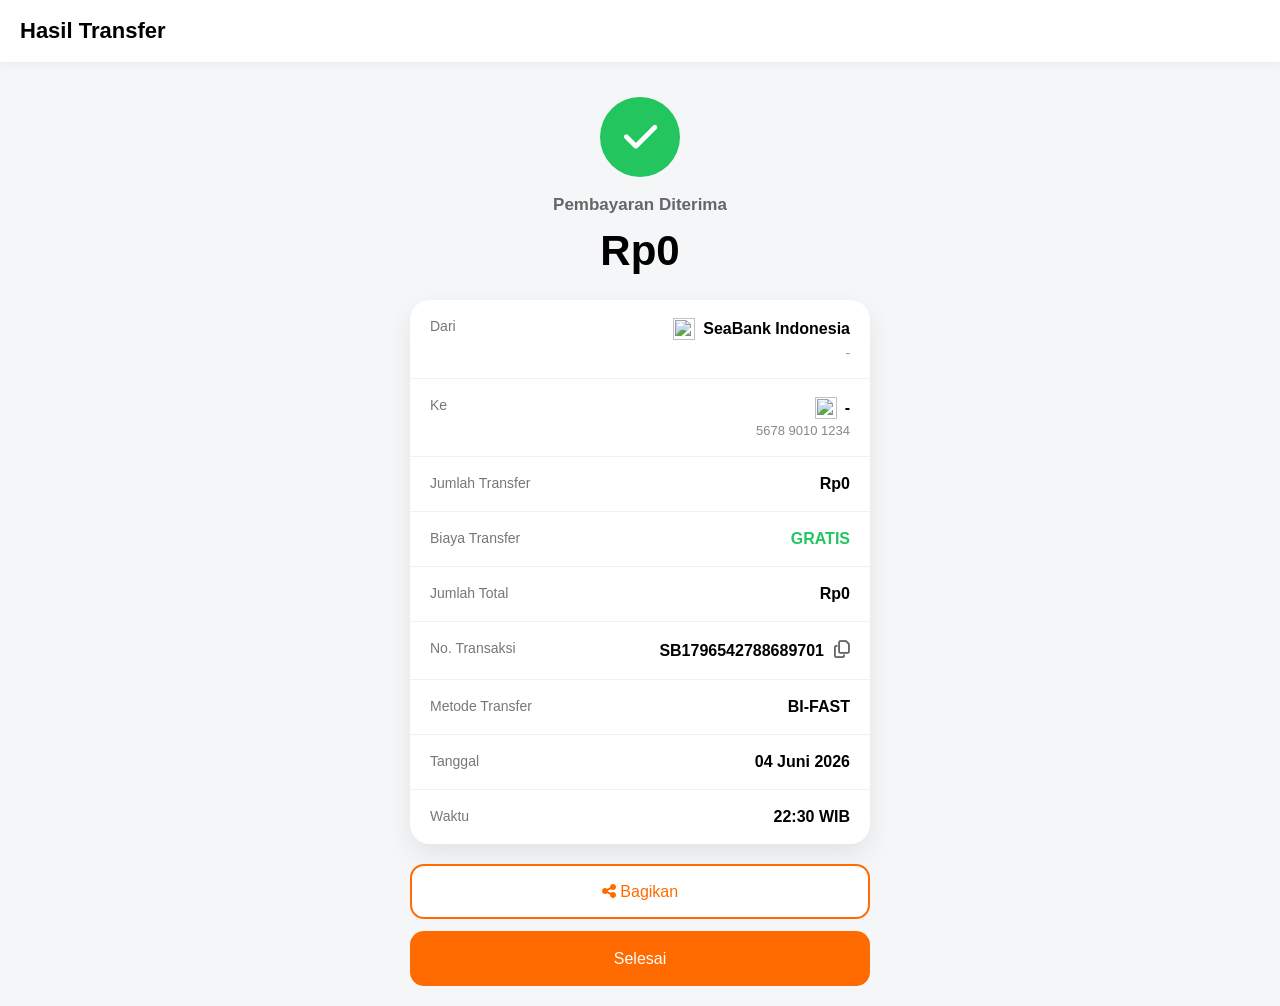
==== bukti-seabank.html @ 1cd803ee "Add files via upload" ====
<!DOCTYPE html>
<html lang="id">
<head>
<meta charset="UTF-8">
<meta name="viewport" content="width=device-width, initial-scale=1.0">

<title>Bukti Transfer</title>

<link rel="stylesheet" href="https://cdnjs.cloudflare.com/ajax/libs/font-awesome/6.5.2/css/all.min.css">

<style>

*{
    margin:0;
    padding:0;
    box-sizing:border-box;
    font-family:'Segoe UI',sans-serif;
}

body{
    background:#f4f6f8;
}

.header{
    background:#fff;
    padding:18px 20px;
    font-size:22px;
    font-weight:700;
    box-shadow:0 2px 10px rgba(0,0,0,.05);
}

.container{
    max-width:500px;
    margin:auto;
    padding:20px;
}

.success{
    text-align:center;
    margin-top:15px;
}

.check{
    width:80px;
    height:80px;
    border-radius:50%;
    background:#22c55e;
    display:flex;
    align-items:center;
    justify-content:center;
    margin:auto;
}

.check i{
    color:white;
    font-size:38px;
}

.status{
    margin-top:18px;
    color:#666;
    font-weight:600;
    font-size:17px;
}

.amount{
    margin-top:12px;
    font-size:42px;
    font-weight:700;
}

.card{
    background:#fff;
    margin-top:25px;
    border-radius:20px;
    overflow:hidden;
    box-shadow:0 10px 25px rgba(0,0,0,.08);
}

.row{
    display:flex;
    justify-content:space-between;
    padding:18px 20px;
    border-bottom:1px solid #f1f1f1;
    gap:10px;
}

.row:last-child{
    border-bottom:none;
}

.label{
    color:#777;
    font-size:14px;
}

.value{
    text-align:right;
}

.user-name-row{
    display:flex;
    align-items:center;
    justify-content:flex-end;
    gap:8px;
}

.logo{
    width:22px;
    height:22px;
    object-fit:contain;
}

.logo-small{
    width:16px;
    height:16px;
    object-fit:contain;
}

.user-name{
    font-size:16px;
    font-weight:600;
}

.user-info-row{
    display:flex;
    justify-content:flex-end;
    align-items:center;
    gap:5px;
    margin-top:4px;
}

.user-info{
    color:#888;
    font-size:13px;
}

.price{
    font-weight:600;
    word-break:break-all;
}

.old{
    text-decoration:line-through;
    color:#999;
    margin-right:6px;
}

.free{
    color:#22c55e;
}

.copy-box{
    display:flex;
    align-items:center;
    justify-content:flex-end;
    gap:10px;
}

.copy-btn{
    border:none;
    background:none;
    cursor:pointer;
    color:#666;
    font-size:18px;
    transition:.2s;
}

.copy-btn:hover{
    transform:scale(1.1);
}

.buttons{
    margin-top:20px;
}

.btn{
    width:100%;
    height:55px;
    border-radius:14px;
    font-size:16px;
    cursor:pointer;
    transition:.2s;
}

.btn:hover{
    opacity:.9;
}

.btn-share{
    background:white;
    border:2px solid #ff6b00;
    color:#ff6b00;
}

.btn-done{
    margin-top:12px;
    border:none;
    background:#ff6b00;
    color:white;
}

.toast{
    position:fixed;
    bottom:25px;
    left:50%;
    transform:translateX(-50%);
    background:#222;
    color:white;
    padding:12px 18px;
    border-radius:12px;
    font-size:14px;
    opacity:0;
    visibility:hidden;
    transition:.3s;
    z-index:999;
}

.toast.show{
    opacity:1;
    visibility:visible;
}

</style>
</head>
<body>

<div class="header">
    Hasil Transfer
</div>

<div class="container">

    <div class="success">

        <div class="check">
            <i class="fas fa-check"></i>
        </div>

        <div class="status">
            Pembayaran Diterima
        </div>

        <div class="amount" id="amount">
            Rp0
        </div>

    </div>

    <div class="card">

        <div class="row">
            <div class="label">Dari</div>

            <div class="value">

                <div class="user-name-row">
                    <img src="assets/pp.png" class="logo">
                    <div class="user-name">
                        SeaBank Indonesia
                    </div>
                </div>

                <div class="user-info-row">
                    <img src="assets/seabank.png" class="logo-small">
                    <div class="user-info" id="nomorTujuan">
                        901000004887
                    </div>
                </div>

            </div>
        </div>

        <div class="row">
            <div class="label">Ke</div>

            <div class="value">

                <div class="user-name-row">
                    <img src="assets/pp.png" class="logo">
                    <div class="user-name" id="receiverName">
                        -
                    </div>
                </div>

                <div class="user-info-row">
                    
                    <div class="user-info">
                        5678 9010 1234
                    </div>
                </div>

            </div>
        </div>

        <div class="row">
            <div class="label">Jumlah Transfer</div>
            <div class="price" id="jumlahTransfer">
              Rp0
            </div>
        </div>

        <div class="row">
            <div class="label">Biaya Transfer</div>
            <div class="price">
                <span class="free">GRATIS</span>
            </div>
        </div>

        <div class="row">
            <div class="label">Jumlah Total</div>
            <div class="price" id="transferAmount">
               Rp0
            </div>
        </div>

        <div class="row">
            <div class="label">No. Transaksi</div>

            <div class="copy-box">

                <span id="trxNumber" class="price">
                    BC2026060412459871
                </span>

                <button
                    class="copy-btn"
                    onclick="copyTransaction()"
                    title="Salin nomor transaksi">

                    <i class="fa-regular fa-copy"></i>

                </button>

            </div>
        </div>

        <div class="row">
            <div class="label">Metode Transfer</div>
            <div class="price">BI-FAST</div>
        </div>

        <div class="row">
            <div class="label">Tanggal</div>
            <div class="price">04 Juni 2026</div>
        </div>

        <div class="row">
            <div class="label">Waktu</div>
            <div class="price">22:30 WIB</div>
        </div>

    </div>

    <div class="buttons">

        <button class="btn btn-share" onclick="shareReceipt()">
            <i class="fa-solid fa-share-nodes"></i>
            Bagikan
        </button>

        <button class="btn btn-done" onclick="finishTransaction()">
            Selesai
        </button>

    </div>

</div>

<div id="toast" class="toast">
    ✓ Nomor transaksi berhasil disalin
</div>

<script>

// =======================
// AMBIL DATA DARI URL
// =======================

const params = new URLSearchParams(window.location.search);

const nomor = params.get("nomor") || "-";
const nominal = parseInt(params.get("nominal")) || 0;
const total = parseInt(params.get("total")) || nominal;

// Isi nominal besar di atas
document.getElementById("amount").textContent =
"Rp" + nominal.toLocaleString("id-ID");

// Isi jumlah transfer
document.getElementById("jumlahTransfer").textContent =
"Rp" + nominal.toLocaleString("id-ID");

// Isi jumlah total
document.getElementById("transferAmount").textContent =
"Rp" + total.toLocaleString("id-ID");

// Isi nomor tujuan
const nomorTujuan =
document.querySelector(".user-info");

if(nomorTujuan){
    nomorTujuan.textContent = nomor;
}

// Generate nomor transaksi otomatis
document.getElementById("trxNumber").textContent =
"SB" +
Date.now() +
Math.floor(Math.random()*1000);

// Generate tanggal otomatis
const now = new Date();

const tanggal =
now.toLocaleDateString("id-ID",{
    day:"2-digit",
    month:"long",
    year:"numeric"
});

const waktu =
now.toLocaleTimeString("id-ID",{
    hour:"2-digit",
    minute:"2-digit"
}) + " WIB";

// =======================
// TOAST
// =======================

function showToast(text){

    const toast =
    document.getElementById("toast");

    toast.innerText = text;

    toast.classList.add("show");

    setTimeout(() => {
        toast.classList.remove("show");
    }, 2000);

}

// =======================
// COPY
// =======================

function copyTransaction(){

    const trx =
    document.getElementById("trxNumber").innerText.trim();

    navigator.clipboard.writeText(trx)
    .then(() => {

        showToast(
            "✓ Nomor transaksi berhasil disalin"
        );

    });

}

// =======================
// SHARE
// =======================

function shareReceipt(){

    const trx =
    document.getElementById("trxNumber").innerText;

    if(navigator.share){

        navigator.share({

            title:"Bukti Transfer",

            text:
            "Transfer berhasil\n" +
            "No Transaksi : " + trx + "\n" +
            "Nominal : Rp" +
            nominal.toLocaleString("id-ID")

        });

    }else{

        showToast(
            "Browser tidak mendukung fitur bagikan"
        );

    }

}

// =======================
// SELESAI
// =======================

function finishTransaction(){

    window.location.href =
    "index.html";

}

</script>

</body>
</html>
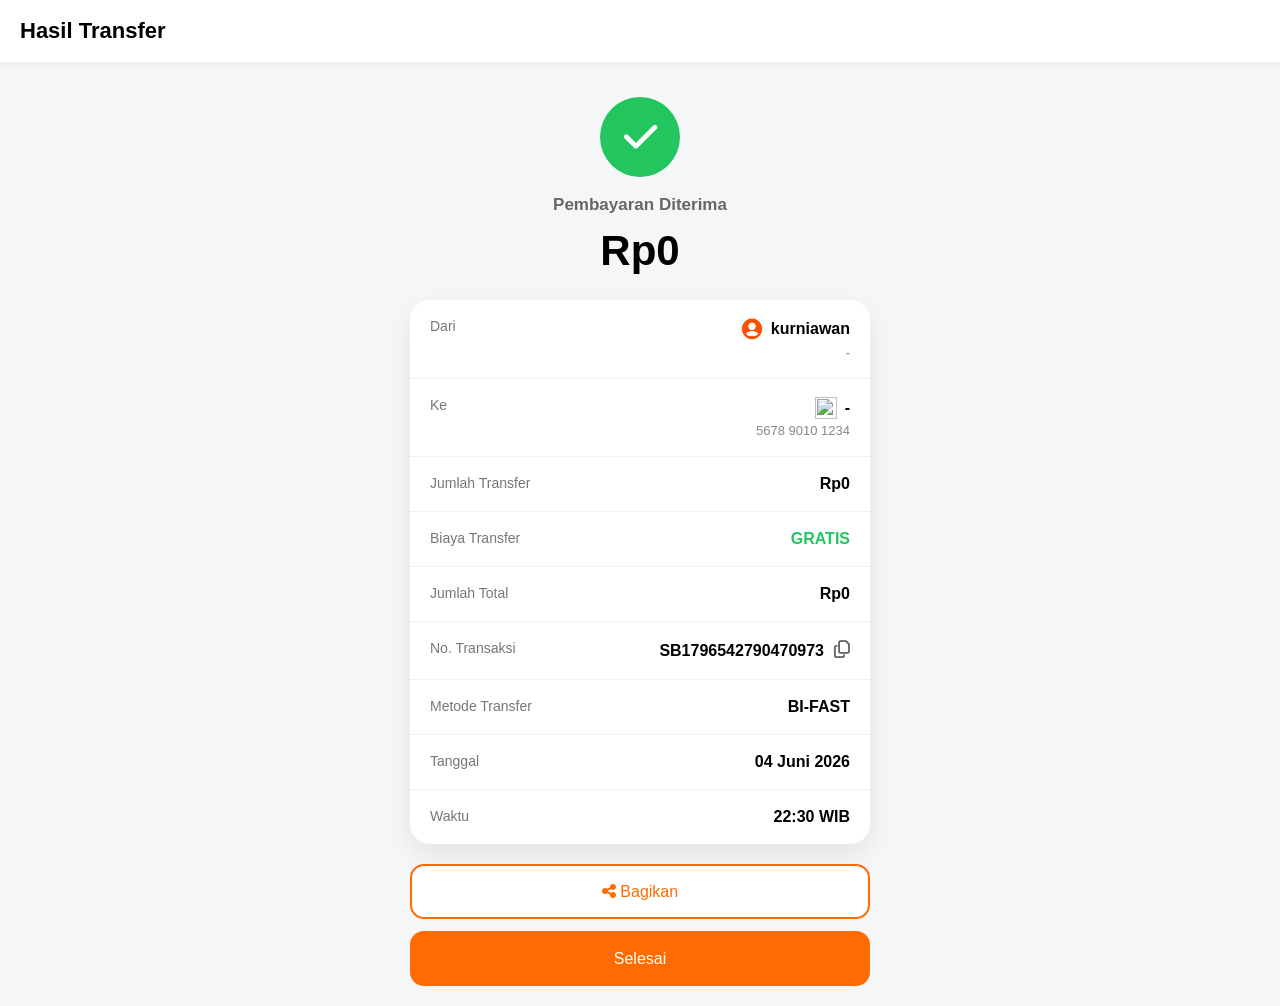
==== commit 57b1ba86: "Update bukti-seabank.html" ====
--- a/bukti-seabank.html
+++ b/bukti-seabank.html
@@ -255,9 +255,9 @@
             <div class="value">
 
                 <div class="user-name-row">
-                    <img src="assets/pp.png" class="logo">
+                    <img src="pp.png" class="logo">
                     <div class="user-name">
-                        SeaBank Indonesia
+                        kurniawan
                     </div>
                 </div>
 
@@ -511,4 +511,4 @@
 </script>
 
 </body>
-</html>+</html>
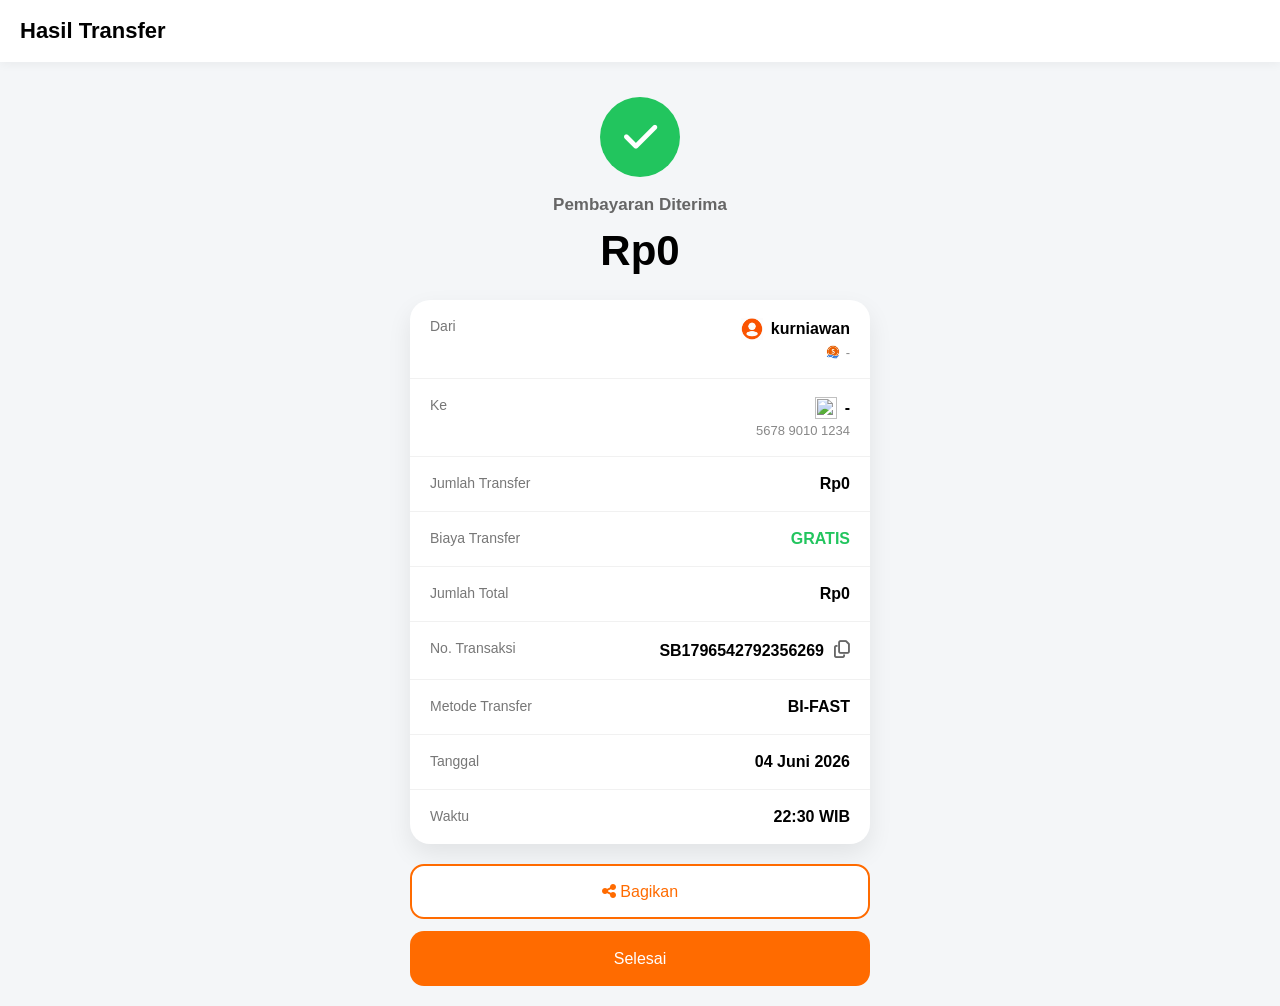
==== commit 575d2b90: "Update bukti-seabank.html" ====
--- a/bukti-seabank.html
+++ b/bukti-seabank.html
@@ -262,9 +262,9 @@
                 </div>
 
                 <div class="user-info-row">
-                    <img src="assets/seabank.png" class="logo-small">
+                    <img src="seabank.png" class="logo-small">
                     <div class="user-info" id="nomorTujuan">
-                        901000004887
+                        901735434887
                     </div>
                 </div>
 
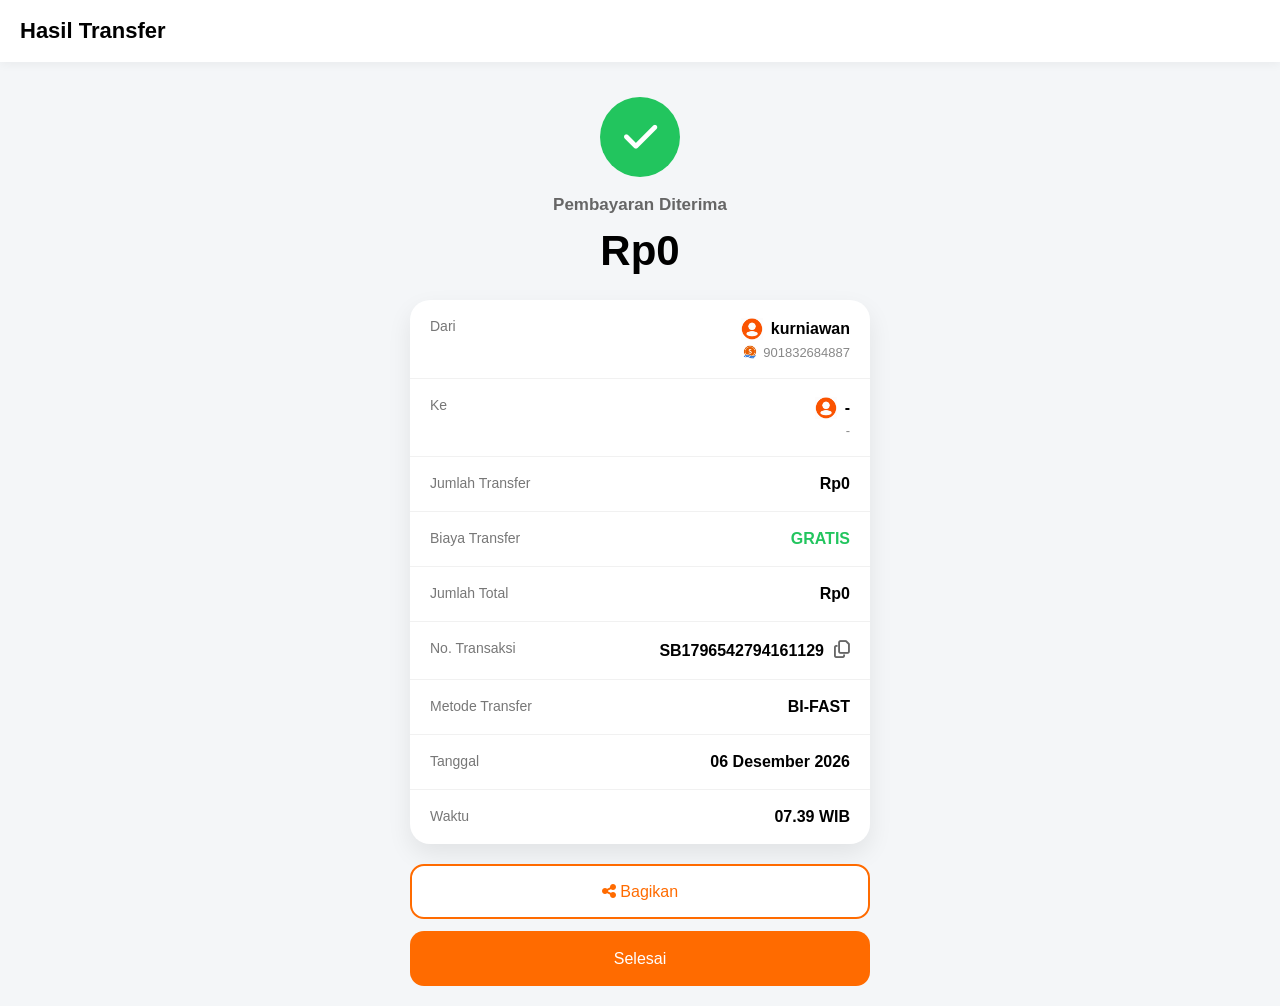
==== commit 824a04cf: "Update bukti-seabank.html" ====
--- a/bukti-seabank.html
+++ b/bukti-seabank.html
@@ -257,14 +257,14 @@
                 <div class="user-name-row">
                     <img src="pp.png" class="logo">
                     <div class="user-name">
-                        kurniawan
+                        kurniawan 
                     </div>
                 </div>
 
                 <div class="user-info-row">
                     <img src="seabank.png" class="logo-small">
-                    <div class="user-info" id="nomorTujuan">
-                        901735434887
+                    <div class="user-info">
+                        901832684887
                     </div>
                 </div>
 
@@ -272,26 +272,25 @@
         </div>
 
         <div class="row">
-            <div class="label">Ke</div>
-
-            <div class="value">
-
-                <div class="user-name-row">
-                    <img src="assets/pp.png" class="logo">
-                    <div class="user-name" id="receiverName">
-                        -
-                    </div>
-                </div>
-
-                <div class="user-info-row">
-                    
-                    <div class="user-info">
-                        5678 9010 1234
-                    </div>
-                </div>
-
-            </div>
-        </div>
+    <div class="label">Ke</div>
+
+    <div class="value">
+
+        <div class="user-name-row">
+            <img src="pp.png" class="logo">
+            <div class="user-name" id="receiverName">
+                -
+            </div>
+        </div>
+
+        <div class="user-info-row">
+            <div class="user-info" id="nomorTujuan">
+                5678 9010 1234
+            </div>
+        </div>
+
+    </div>
+</div>
 
         <div class="row">
             <div class="label">Jumlah Transfer</div>
@@ -342,12 +341,12 @@
 
         <div class="row">
             <div class="label">Tanggal</div>
-            <div class="price">04 Juni 2026</div>
+            <div class="price" id="tanggal"></div>
         </div>
 
         <div class="row">
             <div class="label">Waktu</div>
-            <div class="price">22:30 WIB</div>
+            <div class="price" id="waktu"></div>
         </div>
 
     </div>
@@ -376,136 +375,104 @@
 // =======================
 // AMBIL DATA DARI URL
 // =======================
-
 const params = new URLSearchParams(window.location.search);
 
 const nomor = params.get("nomor") || "-";
+const nama = params.get("nama") || "-";   // ✅ taruh di sini
 const nominal = parseInt(params.get("nominal")) || 0;
 const total = parseInt(params.get("total")) || nominal;
 
-// Isi nominal besar di atas
+// =======================
+// TAMPILKAN DATA USER
+// =======================
+document.getElementById("receiverName").textContent = nama;
+document.getElementById("nomorTujuan").textContent = nomor;
+
+// =======================
+// WAKTU & TANGGAL
+// =======================
+const now = new Date();
+
+const tanggal = now.toLocaleDateString("id-ID", {
+    day: "2-digit",
+    month: "long",
+    year: "numeric"
+});
+
+const waktu = now.toLocaleTimeString("id-ID", {
+    hour: "2-digit",
+    minute: "2-digit"
+}) + " WIB";
+
+document.getElementById("tanggal").textContent = tanggal;
+document.getElementById("waktu").textContent = waktu;
+
+// =======================
+// NOMINAL
+// =======================
 document.getElementById("amount").textContent =
 "Rp" + nominal.toLocaleString("id-ID");
 
-// Isi jumlah transfer
 document.getElementById("jumlahTransfer").textContent =
 "Rp" + nominal.toLocaleString("id-ID");
 
-// Isi jumlah total
 document.getElementById("transferAmount").textContent =
 "Rp" + total.toLocaleString("id-ID");
 
-// Isi nomor tujuan
-const nomorTujuan =
-document.querySelector(".user-info");
-
-if(nomorTujuan){
-    nomorTujuan.textContent = nomor;
-}
-
-// Generate nomor transaksi otomatis
+// =======================
+// TRX NUMBER
+// =======================
 document.getElementById("trxNumber").textContent =
-"SB" +
-Date.now() +
-Math.floor(Math.random()*1000);
-
-// Generate tanggal otomatis
-const now = new Date();
-
-const tanggal =
-now.toLocaleDateString("id-ID",{
-    day:"2-digit",
-    month:"long",
-    year:"numeric"
-});
-
-const waktu =
-now.toLocaleTimeString("id-ID",{
-    hour:"2-digit",
-    minute:"2-digit"
-}) + " WIB";
+"SB" + Date.now() + Math.floor(Math.random() * 1000);
 
 // =======================
 // TOAST
 // =======================
-
 function showToast(text){
-
-    const toast =
-    document.getElementById("toast");
-
+    const toast = document.getElementById("toast");
     toast.innerText = text;
-
     toast.classList.add("show");
 
     setTimeout(() => {
         toast.classList.remove("show");
     }, 2000);
-
 }
 
 // =======================
 // COPY
 // =======================
-
 function copyTransaction(){
-
-    const trx =
-    document.getElementById("trxNumber").innerText.trim();
-
-    navigator.clipboard.writeText(trx)
-    .then(() => {
-
-        showToast(
-            "✓ Nomor transaksi berhasil disalin"
-        );
-
+    const trx = document.getElementById("trxNumber").innerText.trim();
+
+    navigator.clipboard.writeText(trx).then(() => {
+        showToast("✓ Nomor transaksi berhasil disalin");
     });
-
 }
 
 // =======================
 // SHARE
 // =======================
-
 function shareReceipt(){
-
-    const trx =
-    document.getElementById("trxNumber").innerText;
+    const trx = document.getElementById("trxNumber").innerText;
 
     if(navigator.share){
-
         navigator.share({
-
-            title:"Bukti Transfer",
-
+            title: "Bukti Transfer",
             text:
-            "Transfer berhasil\n" +
-            "No Transaksi : " + trx + "\n" +
-            "Nominal : Rp" +
-            nominal.toLocaleString("id-ID")
-
+                "Transfer berhasil\n" +
+                "No Transaksi : " + trx + "\n" +
+                "Nominal : Rp" + nominal.toLocaleString("id-ID")
         });
-
-    }else{
-
-        showToast(
-            "Browser tidak mendukung fitur bagikan"
-        );
-
+    } else {
+        showToast("Browser tidak mendukung fitur bagikan");
     }
-
 }
 
 // =======================
 // SELESAI
 // =======================
-
 function finishTransaction(){
-
-    window.location.href =
-    "index.html";
-
+    window.location.href = "index.html";
 }
 
 </script>
